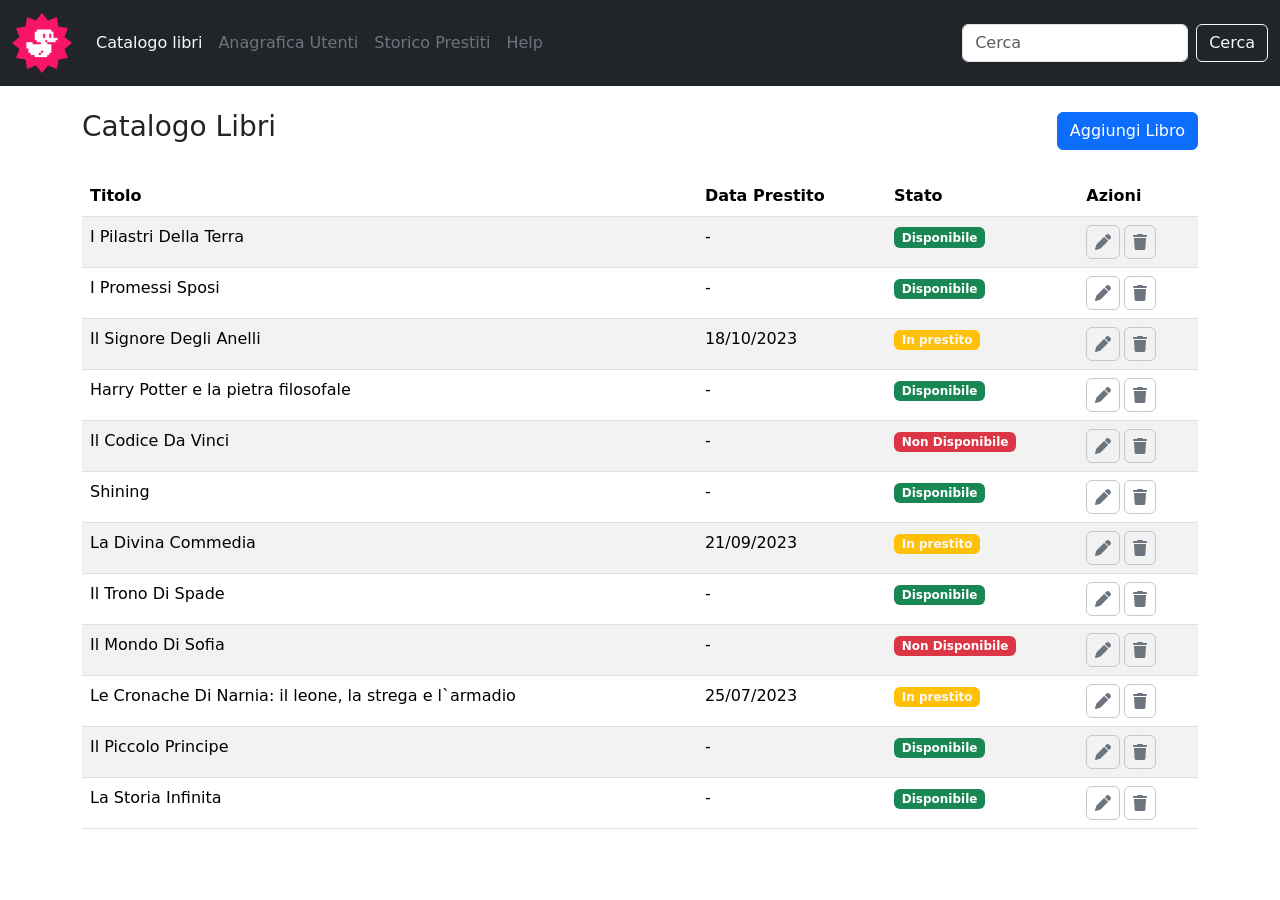
==== index.html @ cc2a7a35 "[FIX] fixed table on larger screens" ====
<!DOCTYPE html>
<html lang="en">
<head>
    <meta charset="UTF-8">
    <meta name="viewport" content="width=device-width, initial-scale=1.0">
    <link href="https://cdn.jsdelivr.net/npm/bootstrap@5.3.3/dist/css/bootstrap.min.css" rel="stylesheet" integrity="sha384-QWTKZyjpPEjISv5WaRU9OFeRpok6YctnYmDr5pNlyT2bRjXh0JMhjY6hW+ALEwIH" crossorigin="anonymous">
    <link rel="stylesheet" href="https://cdnjs.cloudflare.com/ajax/libs/font-awesome/6.7.2/css/all.min.css"integrity="sha512-Evv84Mr4kqVGRNSgIGL/F/aIDqQb7xQ2vcrdIwxfjThSH8CSR7PBEakCr51Ck+w+/U6swU2Im1vVX0SVk9ABhg=="crossorigin="anonymous" referrerpolicy="no-referrer" />
    <link rel="stylesheet" href="./css/style.css">
    <title>Document</title>
</head>
<body>
    <header>
        <!-- navbar -->
        <nav class="navbar navbar-expand-lg bg-dark">
            <div class="container-fluid">
              <a class="navbar-brand" href="#"><img class="logo" src="./img/duck.png" alt="logo"></a>
              <button class="navbar-toggler" type="button" data-bs-toggle="collapse" data-bs-target="#navbarSupportedContent" aria-controls="navbarSupportedContent" aria-expanded="false" aria-label="Toggle navigation">
                <i class="fa-solid fa-bars text-secondary border border-secondary-subtle px-3 py-2 rounded "></i>
              </button>
              <div class="collapse navbar-collapse" id="navbarSupportedContent">
                <ul class="navbar-nav me-auto mb-2 mb-lg-0">
                  <li class="nav-item">
                    <a class="nav-link active text-light" aria-current="page" href="#">Catalogo libri</a>
                  </li>
                  <li class="nav-item">
                    <a class="nav-link text-secondary" href="#">Anagrafica Utenti</a>
                  </li><li class="nav-item">
                    <a class="nav-link text-secondary" href="#">Storico Prestiti</a>
                  </li>
                    <ul class="dropdown-menu">
                      <li><a class="dropdown-item" href="#">Action</a></li>
                      <li><a class="dropdown-item" href="#">Another action</a></li>
                      <li><hr class="dropdown-divider"></li>
                      <li><a class="dropdown-item" href="#">Something else here</a></li>
                    </ul>
                  </li>
                  <li class="nav-item">
                    <a class="nav-link disabled text-secondary" aria-disabled="true">Help</a>
                  </li>
                </ul>
                <form class="d-flex" role="search">
                  <input class="form-control me-2" type="search" placeholder="Cerca" aria-label="Search">
                  <button class="btn btn-outline-light" type="submit">Cerca</button>
                </form>
              </div>
            </div>
          </nav>
    </header>
    <main>
        <div class="container">
            <div class="row">
                <div class="col-sm-12">
                    <!-- titolo tabella -->
                    <div class="d-flex align-items-center justify-content-between mt-4 mb-4">
                        <h3 class="">Catalogo Libri</h3>
                        <button type="button" class="btn btn-primary">Aggiungi Libro</button>
                    </div>
                    <!-- tabella -->
                    <table class="table table-striped">
                        <thead>
                          <tr>
                            <th scope="col">Titolo</th>
                            <th class="d-none d-md-table-cell" scope="col">Data Prestito</th>
                            <th scope="col">Stato</th>
                            <th scope="col">Azioni</th>
                          </tr>
                        </thead>
                        <tbody>
                          <tr>
                            <td>I Pilastri Della Terra</td>
                            <td class="d-none d-md-table-cell">-</td>
                            <td><span class="badge text-bg-success">Disponibile</span></td>
                            <td class="text-secondary d-flex">
                                <i class="fa-solid fa-pen border border-secondary-subtle px-2 py-2 rounded"></i><i class="ms-1 fa-solid fa-trash border border-secondary-subtle px-2 py-2 rounded"></i>
                            </td>
                          </tr>
                          <tr>
                            <td>I Promessi Sposi</td>
                            <td class="d-none d-md-table-cell">-</td>
                            <td><span class="badge text-bg-success">Disponibile</span></td>
                            <td class="text-secondary d-flex">
                                <i class="fa-solid fa-pen border border-secondary-subtle px-2 py-2 rounded"></i><i class="ms-1 fa-solid fa-trash border border-secondary-subtle px-2 py-2 rounded"></i>
                            </td>
                          </tr>
                          <tr>
                            <td>Il Signore Degli Anelli</td>
                            <td class="d-none d-md-table-cell">18/10/2023</td>
                            <td><span class="badge text-bg-warning text-light">In prestito</span></td>
                            <td class="text-secondary d-flex">
                                <i class="fa-solid fa-pen border border-secondary-subtle px-2 py-2 rounded"></i><i class="ms-1 fa-solid fa-trash border border-secondary-subtle px-2 py-2 rounded"></i>
                            </td>
                          </tr>
                          <tr>
                            <td>Harry Potter e la pietra filosofale</td>
                            <td class="d-none d-md-table-cell">-</td>
                            <td><span class="badge text-bg-success">Disponibile</span></td>
                            <td class="text-secondary d-flex">
                                <i class="fa-solid fa-pen border border-secondary-subtle px-2 py-2 rounded"></i><i class="ms-1 fa-solid fa-trash border border-secondary-subtle px-2 py-2 rounded"></i>
                            </td>
                          </tr>
                          <tr>
                            <td>Il Codice Da Vinci</td>
                            <td class="d-none d-md-table-cell">-</td>
                            <td><span class="badge text-bg-danger">Non Disponibile</span></td>
                            <td class="text-secondary d-flex">
                                <i class="fa-solid fa-pen border border-secondary-subtle px-2 py-2 rounded"></i><i class="ms-1 fa-solid fa-trash border border-secondary-subtle px-2 py-2 rounded"></i>
                            </td>
                          </tr>
                          <tr>
                            <td>Shining</td>
                            <td class="d-none d-md-table-cell">-</td>
                            <td><span class="badge text-bg-success">Disponibile</span></td>
                            <td class="text-secondary d-flex">
                                <i class="fa-solid fa-pen border border-secondary-subtle px-2 py-2 rounded"></i><i class="ms-1 fa-solid fa-trash border border-secondary-subtle px-2 py-2 rounded"></i>
                            </td>
                          </tr>
                          <tr>
                            <td>La Divina Commedia</td>
                            <td class="d-none d-md-table-cell">21/09/2023</td>
                            <td><span class="badge text-bg-warning text-light">In prestito</span></td>
                            <td class="text-secondary d-flex">
                                <i class="fa-solid fa-pen border border-secondary-subtle px-2 py-2 rounded"></i><i class="ms-1 fa-solid fa-trash border border-secondary-subtle px-2 py-2 rounded"></i>
                            </td>
                          </tr>
                          <tr>
                            <td>Il Trono Di Spade</td>
                            <td class="d-none d-md-table-cell">-</td>
                            <td><span class="badge text-bg-success">Disponibile</span></td>
                            <td class="text-secondary d-flex">
                                <i class="fa-solid fa-pen border border-secondary-subtle px-2 py-2 rounded"></i><i class="ms-1 fa-solid fa-trash border border-secondary-subtle px-2 py-2 rounded"></i>
                            </td>
                          </tr>
                          <tr>
                            <td>Il Mondo Di Sofia</td>
                            <td class="d-none d-md-table-cell">-</td>
                            <td><span class="badge text-bg-danger">Non Disponibile</span></td>
                            <td class="text-secondary d-flex">
                                <i class="fa-solid fa-pen border border-secondary-subtle px-2 py-2 rounded"></i><i class="ms-1 fa-solid fa-trash border border-secondary-subtle px-2 py-2 rounded"></i>
                            </td>
                          </tr>
                          <tr>
                            <td>Le Cronache Di Narnia: il leone, la strega e l`armadio</td>
                            <td class="d-none d-md-table-cell">25/07/2023</td>
                            <td><span class="badge text-bg-warning text-light">In prestito</span></td>
                            <td class="text-secondary d-flex">
                                <i class="fa-solid fa-pen border border-secondary-subtle px-2 py-2 rounded"></i><i class="ms-1 fa-solid fa-trash border border-secondary-subtle px-2 py-2 rounded"></i>
                            </td>
                          </tr>
                          <tr>
                            <td>Il Piccolo Principe</td>
                            <td class="d-none d-md-table-cell">-</td>
                            <td><span class="badge text-bg-success">Disponibile</span></td>
                            <td class="text-secondary d-flex">
                                <i class="fa-solid fa-pen border border-secondary-subtle px-2 py-2 rounded"></i><i class="ms-1 fa-solid fa-trash border border-secondary-subtle px-2 py-2 rounded"></i>
                            </td>
                          </tr>
                          <tr>
                            <td>La Storia Infinita</td>
                            <td class="d-none d-md-table-cell">-</td>
                            <td><span class="badge text-bg-success">Disponibile</span></td>
                            <td class="text-secondary d-flex">
                                <i class="fa-solid fa-pen border border-secondary-subtle px-2 py-2 rounded"></i><i class="ms-1 fa-solid fa-trash border border-secondary-subtle px-2 py-2 rounded"></i>
                            </td>
                          </tr>
                        </tbody>
                      </table>
                </div>
            </div>
        </div>
    </main>
    <!-- link bootstrap -->
    <script src="https://cdn.jsdelivr.net/npm/bootstrap@5.3.3/dist/js/bootstrap.bundle.min.js" integrity="sha384-YvpcrYf0tY3lHB60NNkmXc5s9fDVZLESaAA55NDzOxhy9GkcIdslK1eN7N6jIeHz" crossorigin="anonymous"></script>
</body>
</html>
---- css/style.css ----
.logo{
    width: 100%;
}

.navbar-brand{
    width: 60px;
}
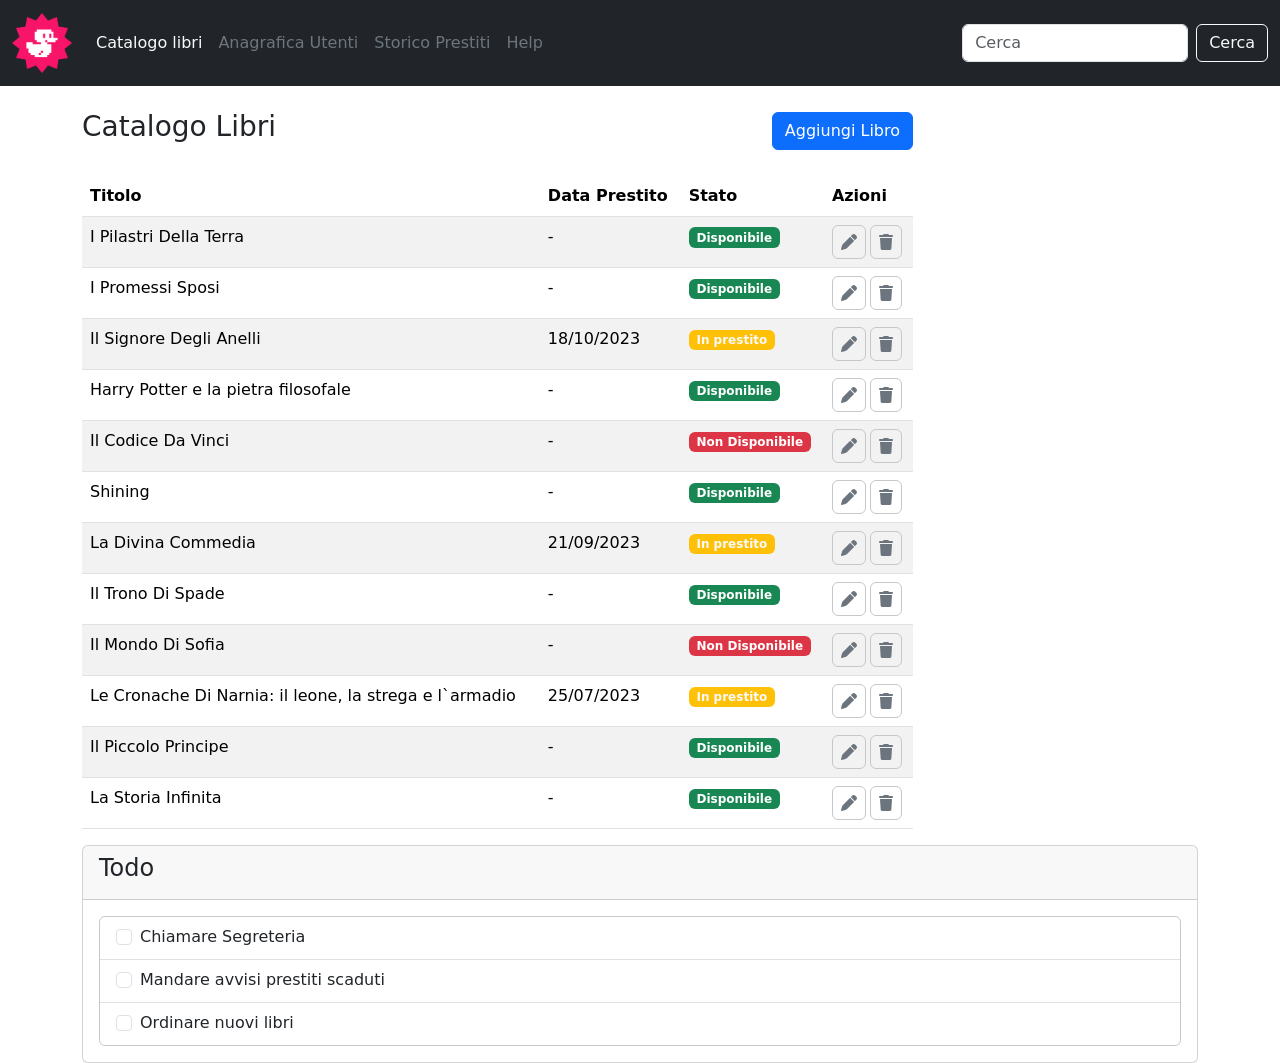
==== commit 547411c5: "[UPD] added first card" ====
--- a/index.html
+++ b/index.html
@@ -49,7 +49,7 @@
     <main>
         <div class="container">
             <div class="row">
-                <div class="col-sm-12">
+                <div class="col-12 col-lg-9">
                     <!-- titolo tabella -->
                     <div class="d-flex align-items-center justify-content-between mt-4 mb-4">
                         <h3 class="">Catalogo Libri</h3>
@@ -166,6 +166,42 @@
                       </table>
                 </div>
             </div>
+            <div class="col-12">
+                <!-- prima card -->
+                <div class="card" style="">
+                    <div class="card-header">
+                        <h4>Todo</h4>
+                    </div>
+                    <div class="p-3">
+                        <ul class="list-group list-group-flush border border-secondary-subtle rounded">
+                            <li class="list-group-item">
+                                <div class="form-check">
+                                    <input class="form-check-input" type="checkbox" value="" id="flexCheckDefault">
+                                    <label class="form-check-label" for="flexCheckDefault">
+                                      Chiamare Segreteria
+                                    </label>
+                                </div>
+                            </li>
+                            <li class="list-group-item">
+                                <div class="form-check">
+                                    <input class="form-check-input" type="checkbox" value="" id="flexCheckDefault">
+                                    <label class="form-check-label" for="flexCheckDefault">
+                                      Mandare avvisi prestiti scaduti
+                                    </label>
+                                </div>
+                            </li>
+                            <li class="list-group-item">
+                                <div class="form-check">
+                                    <input class="form-check-input" type="checkbox" value="" id="flexCheckDefault">
+                                    <label class="form-check-label" for="flexCheckDefault">
+                                      Ordinare nuovi libri
+                                    </label>
+                                </div>
+                            </li>
+                        </ul>
+                    </div>
+                </div>
+            </div>
         </div>
     </main>
     <!-- link bootstrap -->
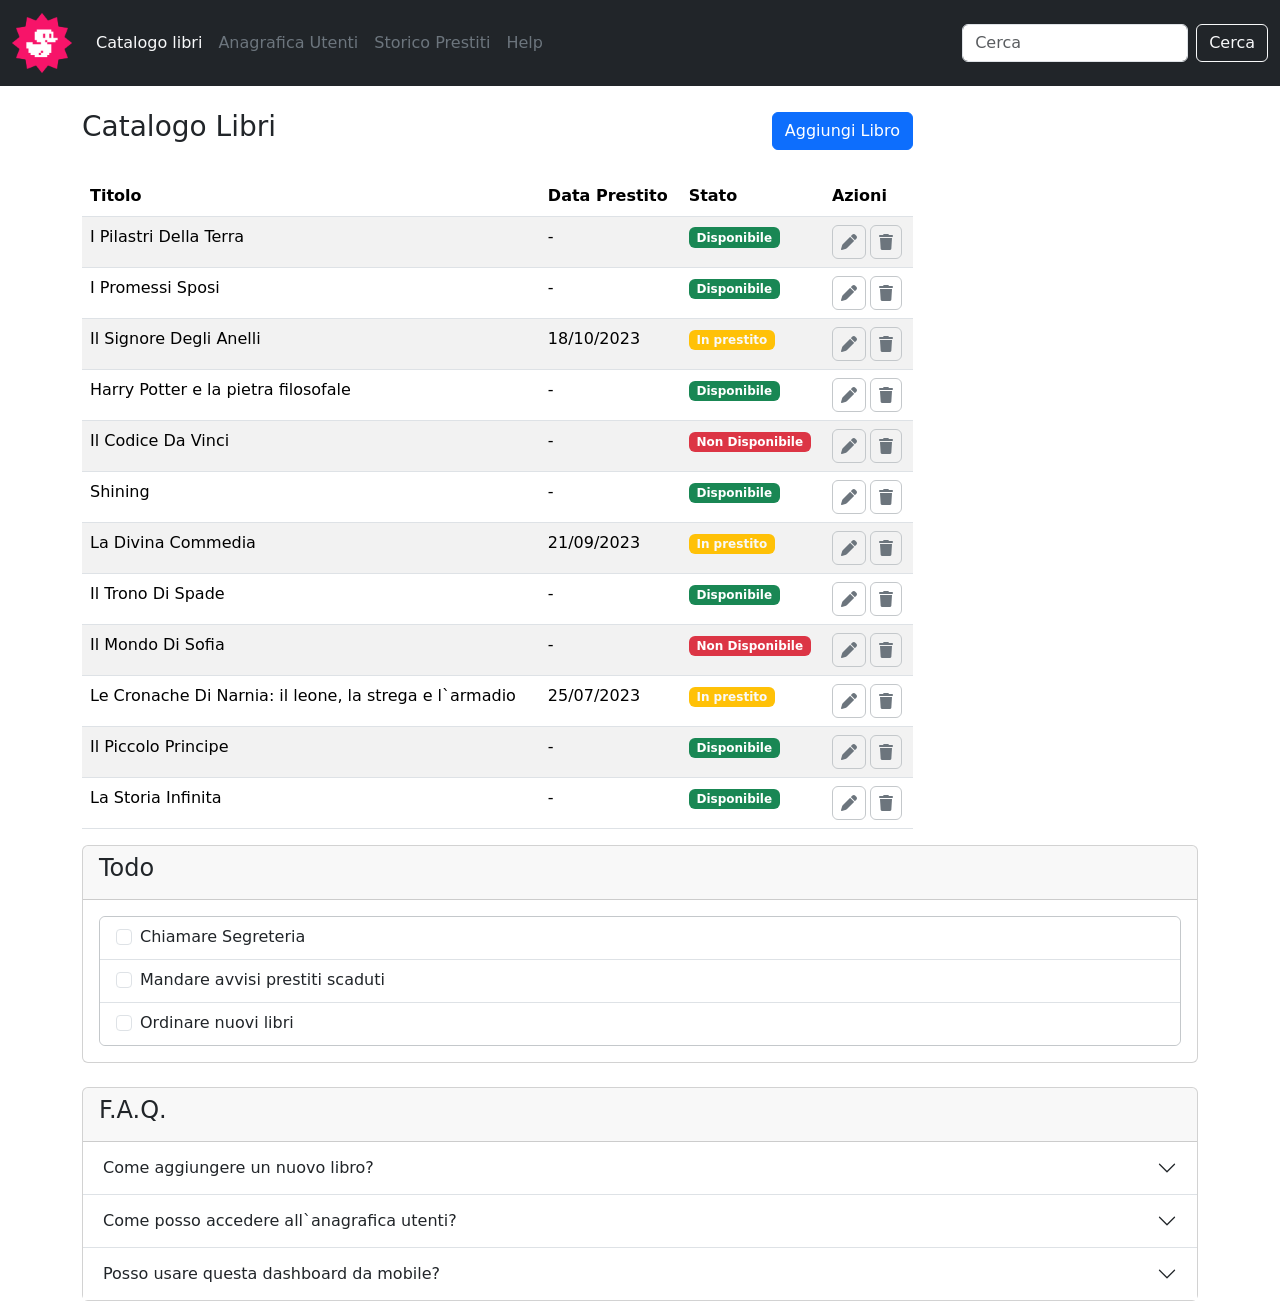
==== commit 443fe48f: "[UPD] added second card" ====
--- a/index.html
+++ b/index.html
@@ -202,6 +202,46 @@
                     </div>
                 </div>
             </div>
+            <div class="col-12">
+                <!-- seconda card -->
+                <div class="card mt-4" style="">
+                    <div class="card-header">
+                      <h4>F.A.Q.</h4>
+                    </div>
+                    <div class="accordion accordion-flush" id="accordionFlushExample">
+                        <div class="accordion-item">
+                          <h2 class="accordion-header">
+                            <button class="accordion-button collapsed" type="button" data-bs-toggle="collapse" data-bs-target="#flush-collapseOne" aria-expanded="false" aria-controls="flush-collapseOne">
+                              Come aggiungere un nuovo libro?
+                            </button>
+                          </h2>
+                          <div id="flush-collapseOne" class="accordion-collapse collapse" data-bs-parent="#accordionFlushExample">
+                            <div class="accordion-body">Con le mani.</div>
+                          </div>
+                        </div>
+                        <div class="accordion-item">
+                          <h2 class="accordion-header">
+                            <button class="accordion-button collapsed" type="button" data-bs-toggle="collapse" data-bs-target="#flush-collapseTwo" aria-expanded="false" aria-controls="flush-collapseTwo">
+                              Come posso accedere all`anagrafica utenti?
+                            </button>
+                          </h2>
+                          <div id="flush-collapseTwo" class="accordion-collapse collapse" data-bs-parent="#accordionFlushExample">
+                            <div class="accordion-body">Con il mouse.</div>
+                          </div>
+                        </div>
+                        <div class="accordion-item">
+                          <h2 class="accordion-header">
+                            <button class="accordion-button collapsed" type="button" data-bs-toggle="collapse" data-bs-target="#flush-collapseThree" aria-expanded="false" aria-controls="flush-collapseThree">
+                              Posso usare questa dashboard da mobile?
+                            </button>
+                          </h2>
+                          <div id="flush-collapseThree" class="accordion-collapse collapse" data-bs-parent="#accordionFlushExample">
+                            <div class="accordion-body">Eh per forza sennò non studiavo la responsività.</div>
+                          </div>
+                        </div>
+                      </div>
+                </div>
+            </div>
         </div>
     </main>
     <!-- link bootstrap -->
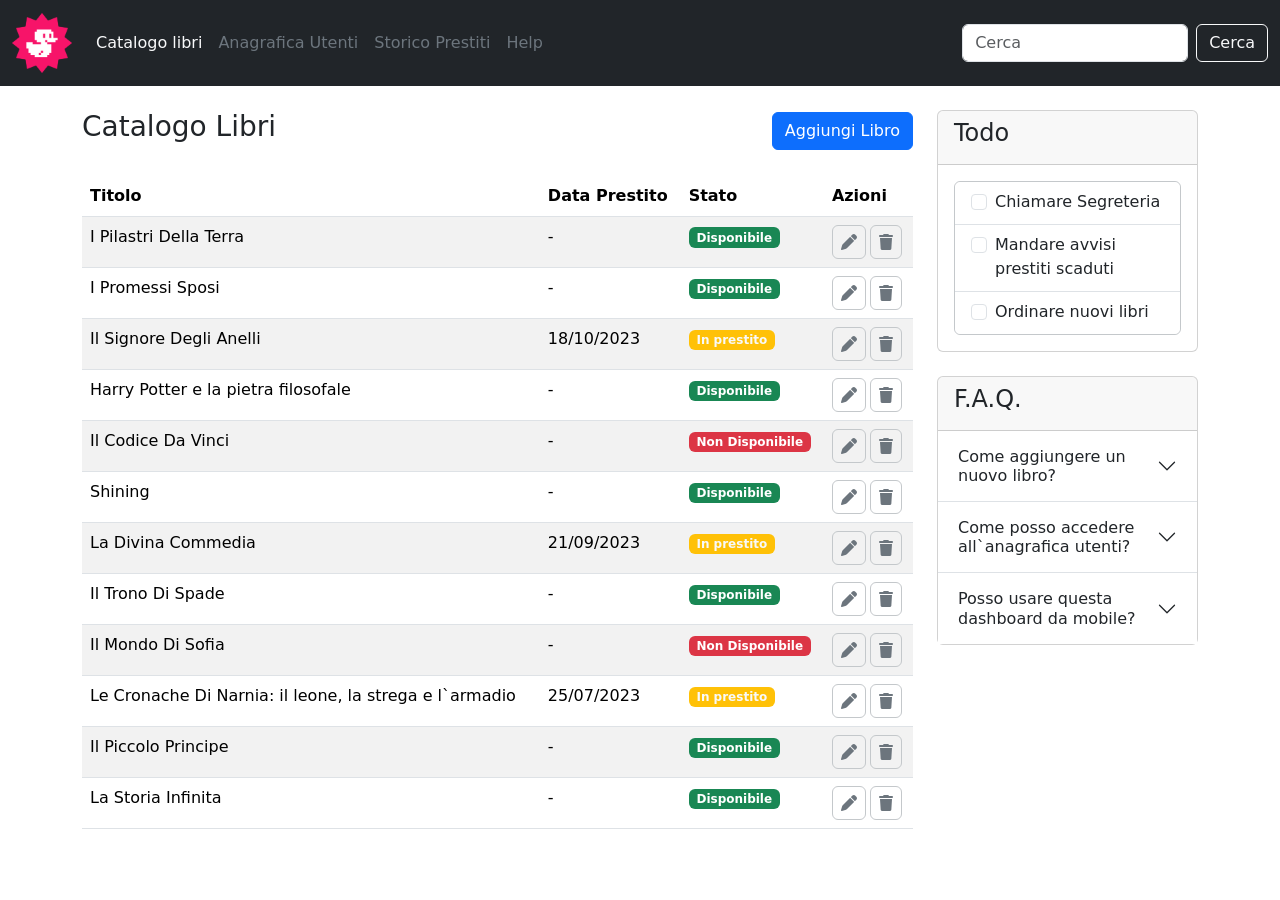
==== commit 9824f65c: "[FIX] fixed responsivity on large screen" ====
--- a/index.html
+++ b/index.html
@@ -165,81 +165,85 @@
                         </tbody>
                       </table>
                 </div>
-            </div>
-            <div class="col-12">
-                <!-- prima card -->
-                <div class="card" style="">
-                    <div class="card-header">
-                        <h4>Todo</h4>
+                <div class="col-12 col-lg-3 mt-4">
+                    <div class="row">
+                        <div class="col-12">
+                            <!-- prima card -->
+                            <div class="card" style="">
+                                <div class="card-header">
+                                    <h4>Todo</h4>
+                                </div>
+                                <div class="p-3">
+                                    <ul class="list-group list-group-flush border border-secondary-subtle rounded">
+                                        <li class="list-group-item">
+                                            <div class="form-check">
+                                                <input class="form-check-input" type="checkbox" value="" id="flexCheckDefault">
+                                                <label class="form-check-label" for="flexCheckDefault">
+                                                  Chiamare Segreteria
+                                                </label>
+                                            </div>
+                                        </li>
+                                        <li class="list-group-item">
+                                            <div class="form-check">
+                                                <input class="form-check-input" type="checkbox" value="" id="flexCheckDefault">
+                                                <label class="form-check-label" for="flexCheckDefault">
+                                                  Mandare avvisi prestiti scaduti
+                                                </label>
+                                            </div>
+                                        </li>
+                                        <li class="list-group-item">
+                                            <div class="form-check">
+                                                <input class="form-check-input" type="checkbox" value="" id="flexCheckDefault">
+                                                <label class="form-check-label" for="flexCheckDefault">
+                                                  Ordinare nuovi libri
+                                                </label>
+                                            </div>
+                                        </li>
+                                    </ul>
+                                </div>
+                            </div>
+                        </div>
+                        <div class="col-12">
+                            <!-- seconda card -->
+                            <div class="card mt-4" style="">
+                                <div class="card-header">
+                                  <h4>F.A.Q.</h4>
+                                </div>
+                                <div class="accordion accordion-flush" id="accordionFlushExample">
+                                    <div class="accordion-item">
+                                      <h2 class="accordion-header">
+                                        <button class="accordion-button collapsed" type="button" data-bs-toggle="collapse" data-bs-target="#flush-collapseOne" aria-expanded="false" aria-controls="flush-collapseOne">
+                                          Come aggiungere un nuovo libro?
+                                        </button>
+                                      </h2>
+                                      <div id="flush-collapseOne" class="accordion-collapse collapse" data-bs-parent="#accordionFlushExample">
+                                        <div class="accordion-body">Con le mani.</div>
+                                      </div>
+                                    </div>
+                                    <div class="accordion-item">
+                                      <h2 class="accordion-header">
+                                        <button class="accordion-button collapsed" type="button" data-bs-toggle="collapse" data-bs-target="#flush-collapseTwo" aria-expanded="false" aria-controls="flush-collapseTwo">
+                                          Come posso accedere all`anagrafica utenti?
+                                        </button>
+                                      </h2>
+                                      <div id="flush-collapseTwo" class="accordion-collapse collapse" data-bs-parent="#accordionFlushExample">
+                                        <div class="accordion-body">Con il mouse.</div>
+                                      </div>
+                                    </div>
+                                    <div class="accordion-item">
+                                      <h2 class="accordion-header">
+                                        <button class="accordion-button collapsed" type="button" data-bs-toggle="collapse" data-bs-target="#flush-collapseThree" aria-expanded="false" aria-controls="flush-collapseThree">
+                                          Posso usare questa dashboard da mobile?
+                                        </button>
+                                      </h2>
+                                      <div id="flush-collapseThree" class="accordion-collapse collapse" data-bs-parent="#accordionFlushExample">
+                                        <div class="accordion-body">Eh per forza sennò non studiavo la responsività.</div>
+                                      </div>
+                                    </div>
+                                </div>
+                            </div>
+                        </div>
                     </div>
-                    <div class="p-3">
-                        <ul class="list-group list-group-flush border border-secondary-subtle rounded">
-                            <li class="list-group-item">
-                                <div class="form-check">
-                                    <input class="form-check-input" type="checkbox" value="" id="flexCheckDefault">
-                                    <label class="form-check-label" for="flexCheckDefault">
-                                      Chiamare Segreteria
-                                    </label>
-                                </div>
-                            </li>
-                            <li class="list-group-item">
-                                <div class="form-check">
-                                    <input class="form-check-input" type="checkbox" value="" id="flexCheckDefault">
-                                    <label class="form-check-label" for="flexCheckDefault">
-                                      Mandare avvisi prestiti scaduti
-                                    </label>
-                                </div>
-                            </li>
-                            <li class="list-group-item">
-                                <div class="form-check">
-                                    <input class="form-check-input" type="checkbox" value="" id="flexCheckDefault">
-                                    <label class="form-check-label" for="flexCheckDefault">
-                                      Ordinare nuovi libri
-                                    </label>
-                                </div>
-                            </li>
-                        </ul>
-                    </div>
-                </div>
-            </div>
-            <div class="col-12">
-                <!-- seconda card -->
-                <div class="card mt-4" style="">
-                    <div class="card-header">
-                      <h4>F.A.Q.</h4>
-                    </div>
-                    <div class="accordion accordion-flush" id="accordionFlushExample">
-                        <div class="accordion-item">
-                          <h2 class="accordion-header">
-                            <button class="accordion-button collapsed" type="button" data-bs-toggle="collapse" data-bs-target="#flush-collapseOne" aria-expanded="false" aria-controls="flush-collapseOne">
-                              Come aggiungere un nuovo libro?
-                            </button>
-                          </h2>
-                          <div id="flush-collapseOne" class="accordion-collapse collapse" data-bs-parent="#accordionFlushExample">
-                            <div class="accordion-body">Con le mani.</div>
-                          </div>
-                        </div>
-                        <div class="accordion-item">
-                          <h2 class="accordion-header">
-                            <button class="accordion-button collapsed" type="button" data-bs-toggle="collapse" data-bs-target="#flush-collapseTwo" aria-expanded="false" aria-controls="flush-collapseTwo">
-                              Come posso accedere all`anagrafica utenti?
-                            </button>
-                          </h2>
-                          <div id="flush-collapseTwo" class="accordion-collapse collapse" data-bs-parent="#accordionFlushExample">
-                            <div class="accordion-body">Con il mouse.</div>
-                          </div>
-                        </div>
-                        <div class="accordion-item">
-                          <h2 class="accordion-header">
-                            <button class="accordion-button collapsed" type="button" data-bs-toggle="collapse" data-bs-target="#flush-collapseThree" aria-expanded="false" aria-controls="flush-collapseThree">
-                              Posso usare questa dashboard da mobile?
-                            </button>
-                          </h2>
-                          <div id="flush-collapseThree" class="accordion-collapse collapse" data-bs-parent="#accordionFlushExample">
-                            <div class="accordion-body">Eh per forza sennò non studiavo la responsività.</div>
-                          </div>
-                        </div>
-                      </div>
                 </div>
             </div>
         </div>
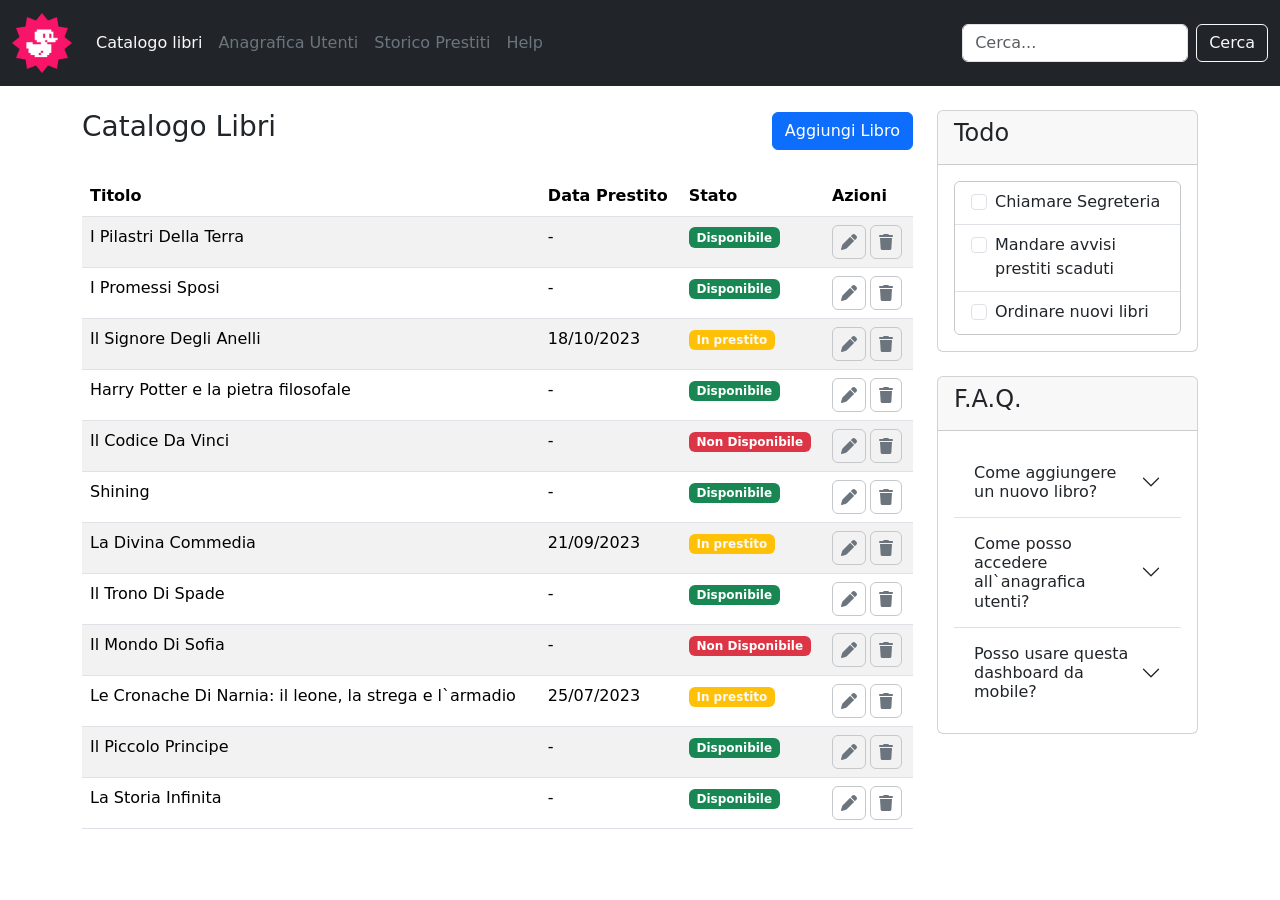
==== commit cb6ef4e7: "[FIX] fixed some paddings" ====
--- a/index.html
+++ b/index.html
@@ -39,7 +39,7 @@
                   </li>
                 </ul>
                 <form class="d-flex" role="search">
-                  <input class="form-control me-2" type="search" placeholder="Cerca" aria-label="Search">
+                  <input class="form-control me-2" type="search" placeholder="Cerca..." aria-label="Search">
                   <button class="btn btn-outline-light" type="submit">Cerca</button>
                 </form>
               </div>
@@ -209,7 +209,7 @@
                                 <div class="card-header">
                                   <h4>F.A.Q.</h4>
                                 </div>
-                                <div class="accordion accordion-flush" id="accordionFlushExample">
+                                <div class="accordion accordion-flush p-3" id="accordionFlushExample">
                                     <div class="accordion-item">
                                       <h2 class="accordion-header">
                                         <button class="accordion-button collapsed" type="button" data-bs-toggle="collapse" data-bs-target="#flush-collapseOne" aria-expanded="false" aria-controls="flush-collapseOne">
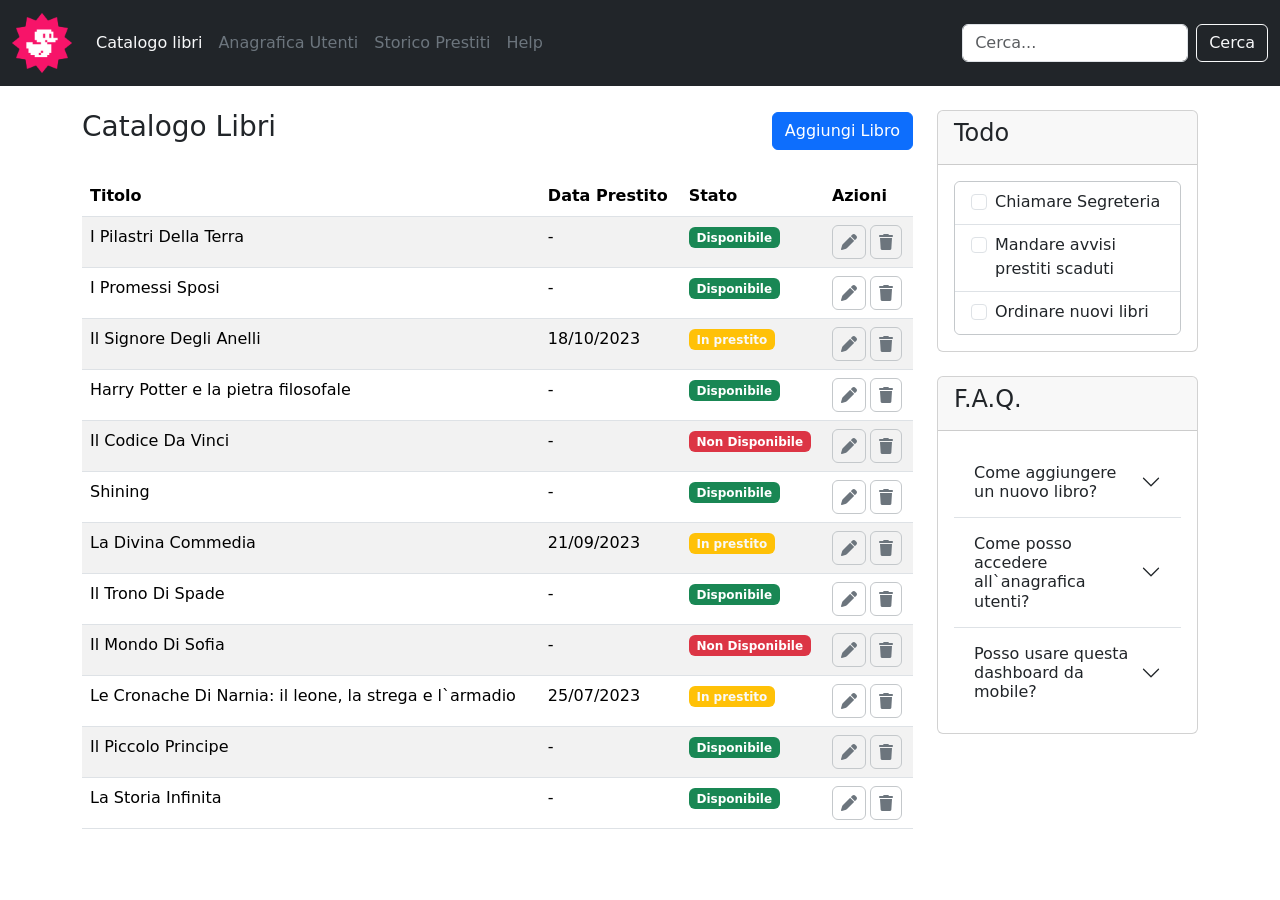
==== commit 80480a92: "[FIX] fixed some issues" ====
--- a/index.html
+++ b/index.html
@@ -1,254 +1,324 @@
 <!DOCTYPE html>
 <html lang="en">
+
 <head>
-    <meta charset="UTF-8">
-    <meta name="viewport" content="width=device-width, initial-scale=1.0">
-    <link href="https://cdn.jsdelivr.net/npm/bootstrap@5.3.3/dist/css/bootstrap.min.css" rel="stylesheet" integrity="sha384-QWTKZyjpPEjISv5WaRU9OFeRpok6YctnYmDr5pNlyT2bRjXh0JMhjY6hW+ALEwIH" crossorigin="anonymous">
-    <link rel="stylesheet" href="https://cdnjs.cloudflare.com/ajax/libs/font-awesome/6.7.2/css/all.min.css"integrity="sha512-Evv84Mr4kqVGRNSgIGL/F/aIDqQb7xQ2vcrdIwxfjThSH8CSR7PBEakCr51Ck+w+/U6swU2Im1vVX0SVk9ABhg=="crossorigin="anonymous" referrerpolicy="no-referrer" />
-    <link rel="stylesheet" href="./css/style.css">
-    <title>Document</title>
+  <meta charset="UTF-8">
+  <meta name="viewport" content="width=device-width, initial-scale=1.0">
+  <link href="https://cdn.jsdelivr.net/npm/bootstrap@5.3.3/dist/css/bootstrap.min.css" rel="stylesheet"
+    integrity="sha384-QWTKZyjpPEjISv5WaRU9OFeRpok6YctnYmDr5pNlyT2bRjXh0JMhjY6hW+ALEwIH" crossorigin="anonymous">
+  <link rel="stylesheet" href="https://cdnjs.cloudflare.com/ajax/libs/font-awesome/6.7.2/css/all.min.css"
+    integrity="sha512-Evv84Mr4kqVGRNSgIGL/F/aIDqQb7xQ2vcrdIwxfjThSH8CSR7PBEakCr51Ck+w+/U6swU2Im1vVX0SVk9ABhg=="
+    crossorigin="anonymous" referrerpolicy="no-referrer" />
+  <link rel="stylesheet" href="./css/style.css">
+  <title>Document</title>
 </head>
+
 <body>
-    <header>
-        <!-- navbar -->
-        <nav class="navbar navbar-expand-lg bg-dark">
-            <div class="container-fluid">
-              <a class="navbar-brand" href="#"><img class="logo" src="./img/duck.png" alt="logo"></a>
-              <button class="navbar-toggler" type="button" data-bs-toggle="collapse" data-bs-target="#navbarSupportedContent" aria-controls="navbarSupportedContent" aria-expanded="false" aria-label="Toggle navigation">
-                <i class="fa-solid fa-bars text-secondary border border-secondary-subtle px-3 py-2 rounded "></i>
-              </button>
-              <div class="collapse navbar-collapse" id="navbarSupportedContent">
-                <ul class="navbar-nav me-auto mb-2 mb-lg-0">
-                  <li class="nav-item">
-                    <a class="nav-link active text-light" aria-current="page" href="#">Catalogo libri</a>
-                  </li>
-                  <li class="nav-item">
-                    <a class="nav-link text-secondary" href="#">Anagrafica Utenti</a>
-                  </li><li class="nav-item">
-                    <a class="nav-link text-secondary" href="#">Storico Prestiti</a>
-                  </li>
-                    <ul class="dropdown-menu">
-                      <li><a class="dropdown-item" href="#">Action</a></li>
-                      <li><a class="dropdown-item" href="#">Another action</a></li>
-                      <li><hr class="dropdown-divider"></li>
-                      <li><a class="dropdown-item" href="#">Something else here</a></li>
-                    </ul>
-                  </li>
-                  <li class="nav-item">
-                    <a class="nav-link disabled text-secondary" aria-disabled="true">Help</a>
-                  </li>
-                </ul>
-                <form class="d-flex" role="search">
-                  <input class="form-control me-2" type="search" placeholder="Cerca..." aria-label="Search">
-                  <button class="btn btn-outline-light" type="submit">Cerca</button>
-                </form>
+  <header>
+    <!-- navbar -->
+    <nav class="navbar navbar-expand-lg bg-dark">
+      <div class="container-fluid">
+        <a class="navbar-brand" href="#"><img class="logo" src="./img/duck.png" alt="logo"></a>
+        <button class="navbar-toggler" type="button" data-bs-toggle="collapse" data-bs-target="#navbarSupportedContent"
+          aria-controls="navbarSupportedContent" aria-expanded="false" aria-label="Toggle navigation">
+          <i class="fa-solid fa-bars text-secondary border border-secondary-subtle px-3 py-2 rounded "></i>
+        </button>
+        <div class="collapse navbar-collapse" id="navbarSupportedContent">
+          <ul class="navbar-nav me-auto mb-2 mb-lg-0">
+            <li class="nav-item">
+              <a class="nav-link active text-light" aria-current="page" href="#">Catalogo libri</a>
+            </li>
+            <li class="nav-item">
+              <a class="nav-link text-secondary" href="#">Anagrafica Utenti</a>
+            </li>
+            <li class="nav-item">
+              <a class="nav-link text-secondary" href="#">Storico Prestiti</a>
+            </li>
+            <li>
+              <ul class="dropdown-menu">
+                <li><a class="dropdown-item" href="#">Action</a></li>
+                <li><a class="dropdown-item" href="#">Another action</a></li>
+                <li>
+                  <hr class="dropdown-divider">
+                </li>
+                <li><a class="dropdown-item" href="#">Something else here</a></li>
+              </ul>
+            </li>
+            <li class="nav-item">
+              <a class="nav-link disabled text-secondary" aria-disabled="true">Help</a>
+            </li>
+          </ul>
+          <form class="d-flex" role="search">
+            <input class="form-control me-2" type="search" placeholder="Cerca..." aria-label="Search">
+            <button class="btn btn-outline-light" type="submit">Cerca</button>
+          </form>
+        </div>
+      </div>
+    </nav>
+  </header>
+  <main>
+    <div class="container">
+      <div class="row">
+        <div class="col-12 col-lg-9">
+          <!-- titolo tabella -->
+          <div class="d-flex align-items-center justify-content-between mt-4 mb-4">
+            <h3>Catalogo Libri</h3>
+            <a href="./bonus/bonus.html">
+              <button type="button" class="btn btn-primary">Aggiungi Libro</button>
+            </a>
+          </div>
+          <!-- tabella -->
+          <table class="table table-striped">
+            <thead>
+              <tr>
+                <th scope="col">Titolo</th>
+                <th class="d-none d-md-table-cell" scope="col">Data Prestito</th>
+                <th scope="col">Stato</th>
+                <th scope="col">Azioni</th>
+              </tr>
+            </thead>
+            <tbody>
+              <tr>
+                <td>I Pilastri Della Terra</td>
+                <td class="d-none d-md-table-cell">-</td>
+                <td><span class="badge text-bg-success">Disponibile</span></td>
+                <td class="text-secondary">
+                  <div class="d-flex">
+                    <a href="">
+                      <i class="fa-solid fa-pen border border-secondary-subtle px-2 py-2 rounded text-secondary"></i>                     
+                    </a>
+                    <i class="ms-1 fa-solid fa-trash border border-secondary-subtle px-2 py-2 rounded"></i>
+                  </div>
+                </td>
+              </tr>
+              <tr>
+                <td>I Promessi Sposi</td>
+                <td class="d-none d-md-table-cell">-</td>
+                <td><span class="badge text-bg-success">Disponibile</span></td>
+                <td class="text-secondary">
+                  <div class="d-flex">
+                    <a href="">
+                      <i class="fa-solid fa-pen border border-secondary-subtle px-2 py-2 rounded text-secondary"></i>                     
+                    </a>
+                    <i class="ms-1 fa-solid fa-trash border border-secondary-subtle px-2 py-2 rounded"></i>
+                  </div>
+              </tr>
+              <tr>
+                <td>Il Signore Degli Anelli</td>
+                <td class="d-none d-md-table-cell">18/10/2023</td>
+                <td><span class="badge text-bg-warning text-light">In prestito</span></td>
+                <td class="text-secondary">
+                  <div class="d-flex">
+                    <a href="">
+                      <i class="fa-solid fa-pen border border-secondary-subtle px-2 py-2 rounded text-secondary"></i>                     
+                    </a>
+                    <i class="ms-1 fa-solid fa-trash border border-secondary-subtle px-2 py-2 rounded"></i>
+                  </div>
+              </tr>
+              <tr>
+                <td>Harry Potter e la pietra filosofale</td>
+                <td class="d-none d-md-table-cell">-</td>
+                <td><span class="badge text-bg-success">Disponibile</span></td>
+                <td class="text-secondary">
+                  <div class="d-flex">
+                    <a href="">
+                      <i class="fa-solid fa-pen border border-secondary-subtle px-2 py-2 rounded text-secondary"></i>                     
+                    </a>
+                    <i class="ms-1 fa-solid fa-trash border border-secondary-subtle px-2 py-2 rounded"></i>
+                  </div>
+              </tr>
+              <tr>
+                <td>Il Codice Da Vinci</td>
+                <td class="d-none d-md-table-cell">-</td>
+                <td><span class="badge text-bg-danger">Non Disponibile</span></td>
+                <td class="text-secondary">
+                  <div class="d-flex">
+                    <a href="">
+                      <i class="fa-solid fa-pen border border-secondary-subtle px-2 py-2 rounded text-secondary"></i>                     
+                    </a>
+                    <i class="ms-1 fa-solid fa-trash border border-secondary-subtle px-2 py-2 rounded"></i>
+                  </div>
+              </tr>
+              <tr>
+                <td>Shining</td>
+                <td class="d-none d-md-table-cell">-</td>
+                <td><span class="badge text-bg-success">Disponibile</span></td>
+                <td class="text-secondary">
+                  <div class="d-flex">
+                    <a href="">
+                      <i class="fa-solid fa-pen border border-secondary-subtle px-2 py-2 rounded text-secondary"></i>                     
+                    </a>
+                    <i class="ms-1 fa-solid fa-trash border border-secondary-subtle px-2 py-2 rounded"></i>
+                  </div>
+              </tr>
+              <tr>
+                <td>La Divina Commedia</td>
+                <td class="d-none d-md-table-cell">21/09/2023</td>
+                <td><span class="badge text-bg-warning text-light">In prestito</span></td>
+                <td class="text-secondary">
+                  <div class="d-flex">
+                    <a href="">
+                      <i class="fa-solid fa-pen border border-secondary-subtle px-2 py-2 rounded text-secondary"></i>                     
+                    </a>
+                    <i class="ms-1 fa-solid fa-trash border border-secondary-subtle px-2 py-2 rounded"></i>
+                  </div>
+              </tr>
+              <tr>
+                <td>Il Trono Di Spade</td>
+                <td class="d-none d-md-table-cell">-</td>
+                <td><span class="badge text-bg-success">Disponibile</span></td>
+                <td class="text-secondary">
+                  <div class="d-flex">
+                    <a href="">
+                      <i class="fa-solid fa-pen border border-secondary-subtle px-2 py-2 rounded text-secondary"></i>                     
+                    </a>
+                    <i class="ms-1 fa-solid fa-trash border border-secondary-subtle px-2 py-2 rounded"></i>
+                  </div>
+              </tr>
+              <tr>
+                <td>Il Mondo Di Sofia</td>
+                <td class="d-none d-md-table-cell">-</td>
+                <td><span class="badge text-bg-danger">Non Disponibile</span></td>
+                <td class="text-secondary">
+                  <div class="d-flex">
+                    <a href="">
+                      <i class="fa-solid fa-pen border border-secondary-subtle px-2 py-2 rounded text-secondary"></i>                     
+                    </a>
+                    <i class="ms-1 fa-solid fa-trash border border-secondary-subtle px-2 py-2 rounded"></i>
+                  </div>
+              </tr>
+              <tr>
+                <td>Le Cronache Di Narnia: il leone, la strega e l`armadio</td>
+                <td class="d-none d-md-table-cell">25/07/2023</td>
+                <td><span class="badge text-bg-warning text-light">In prestito</span></td>
+                <td class="text-secondary">
+                  <div class="d-flex">
+                    <a href="">
+                      <i class="fa-solid fa-pen border border-secondary-subtle px-2 py-2 rounded text-secondary"></i>                     
+                    </a>
+                    <i class="ms-1 fa-solid fa-trash border border-secondary-subtle px-2 py-2 rounded"></i>
+                  </div>
+              </tr>
+              <tr>
+                <td>Il Piccolo Principe</td>
+                <td class="d-none d-md-table-cell">-</td>
+                <td><span class="badge text-bg-success">Disponibile</span></td>
+                <td class="text-secondary">
+                  <div class="d-flex">
+                    <a href="">
+                      <i class="fa-solid fa-pen border border-secondary-subtle px-2 py-2 rounded text-secondary"></i>                     
+                    </a>
+                    <i class="ms-1 fa-solid fa-trash border border-secondary-subtle px-2 py-2 rounded"></i>
+                  </div>
+              </tr>
+              <tr>
+                <td>La Storia Infinita</td>
+                <td class="d-none d-md-table-cell">-</td>
+                <td><span class="badge text-bg-success">Disponibile</span></td>
+                <td class="text-secondary">
+                  <div class="d-flex">
+                    <a href="">
+                      <i class="fa-solid fa-pen border border-secondary-subtle px-2 py-2 rounded text-secondary"></i>                     
+                    </a>
+                    <i class="ms-1 fa-solid fa-trash border border-secondary-subtle px-2 py-2 rounded"></i>
+                  </div>
+              </tr>
+            </tbody>
+          </table>
+        </div>
+        <div class="col-12 col-lg-3 mt-4">
+          <div class="row">
+            <div class="col-12">
+              <!-- prima card -->
+              <div class="card" style="">
+                <div class="card-header">
+                  <h4>Todo</h4>
+                </div>
+                <div class="p-3">
+                  <ul class="list-group list-group-flush border border-secondary-subtle rounded">
+                    <li class="list-group-item">
+                      <div class="form-check">
+                        <input class="form-check-input" type="checkbox" value="" id="flexCheckDefault">
+                        <label class="form-check-label" for="flexCheckDefault">
+                          Chiamare Segreteria
+                        </label>
+                      </div>
+                    </li>
+                    <li class="list-group-item">
+                      <div class="form-check">
+                        <input class="form-check-input" type="checkbox" value="" id="flexCheckDefault">
+                        <label class="form-check-label" for="flexCheckDefault">
+                          Mandare avvisi prestiti scaduti
+                        </label>
+                      </div>
+                    </li>
+                    <li class="list-group-item">
+                      <div class="form-check">
+                        <input class="form-check-input" type="checkbox" value="" id="flexCheckDefault">
+                        <label class="form-check-label" for="flexCheckDefault">
+                          Ordinare nuovi libri
+                        </label>
+                      </div>
+                    </li>
+                  </ul>
+                </div>
               </div>
             </div>
-          </nav>
-    </header>
-    <main>
-        <div class="container">
-            <div class="row">
-                <div class="col-12 col-lg-9">
-                    <!-- titolo tabella -->
-                    <div class="d-flex align-items-center justify-content-between mt-4 mb-4">
-                        <h3 class="">Catalogo Libri</h3>
-                        <button type="button" class="btn btn-primary">Aggiungi Libro</button>
+            <div class="col-12">
+              <!-- seconda card -->
+              <div class="card mt-4" style="">
+                <div class="card-header">
+                  <h4>F.A.Q.</h4>
+                </div>
+                <div class="accordion accordion-flush p-3" id="accordionFlushExample">
+                  <div class="accordion-item">
+                    <h2 class="accordion-header">
+                      <button class="accordion-button collapsed" type="button" data-bs-toggle="collapse"
+                        data-bs-target="#flush-collapseOne" aria-expanded="false" aria-controls="flush-collapseOne">
+                        Come aggiungere un nuovo libro?
+                      </button>
+                    </h2>
+                    <div id="flush-collapseOne" class="accordion-collapse collapse"
+                      data-bs-parent="#accordionFlushExample">
+                      <div class="accordion-body">Con le mani.</div>
                     </div>
-                    <!-- tabella -->
-                    <table class="table table-striped">
-                        <thead>
-                          <tr>
-                            <th scope="col">Titolo</th>
-                            <th class="d-none d-md-table-cell" scope="col">Data Prestito</th>
-                            <th scope="col">Stato</th>
-                            <th scope="col">Azioni</th>
-                          </tr>
-                        </thead>
-                        <tbody>
-                          <tr>
-                            <td>I Pilastri Della Terra</td>
-                            <td class="d-none d-md-table-cell">-</td>
-                            <td><span class="badge text-bg-success">Disponibile</span></td>
-                            <td class="text-secondary d-flex">
-                                <i class="fa-solid fa-pen border border-secondary-subtle px-2 py-2 rounded"></i><i class="ms-1 fa-solid fa-trash border border-secondary-subtle px-2 py-2 rounded"></i>
-                            </td>
-                          </tr>
-                          <tr>
-                            <td>I Promessi Sposi</td>
-                            <td class="d-none d-md-table-cell">-</td>
-                            <td><span class="badge text-bg-success">Disponibile</span></td>
-                            <td class="text-secondary d-flex">
-                                <i class="fa-solid fa-pen border border-secondary-subtle px-2 py-2 rounded"></i><i class="ms-1 fa-solid fa-trash border border-secondary-subtle px-2 py-2 rounded"></i>
-                            </td>
-                          </tr>
-                          <tr>
-                            <td>Il Signore Degli Anelli</td>
-                            <td class="d-none d-md-table-cell">18/10/2023</td>
-                            <td><span class="badge text-bg-warning text-light">In prestito</span></td>
-                            <td class="text-secondary d-flex">
-                                <i class="fa-solid fa-pen border border-secondary-subtle px-2 py-2 rounded"></i><i class="ms-1 fa-solid fa-trash border border-secondary-subtle px-2 py-2 rounded"></i>
-                            </td>
-                          </tr>
-                          <tr>
-                            <td>Harry Potter e la pietra filosofale</td>
-                            <td class="d-none d-md-table-cell">-</td>
-                            <td><span class="badge text-bg-success">Disponibile</span></td>
-                            <td class="text-secondary d-flex">
-                                <i class="fa-solid fa-pen border border-secondary-subtle px-2 py-2 rounded"></i><i class="ms-1 fa-solid fa-trash border border-secondary-subtle px-2 py-2 rounded"></i>
-                            </td>
-                          </tr>
-                          <tr>
-                            <td>Il Codice Da Vinci</td>
-                            <td class="d-none d-md-table-cell">-</td>
-                            <td><span class="badge text-bg-danger">Non Disponibile</span></td>
-                            <td class="text-secondary d-flex">
-                                <i class="fa-solid fa-pen border border-secondary-subtle px-2 py-2 rounded"></i><i class="ms-1 fa-solid fa-trash border border-secondary-subtle px-2 py-2 rounded"></i>
-                            </td>
-                          </tr>
-                          <tr>
-                            <td>Shining</td>
-                            <td class="d-none d-md-table-cell">-</td>
-                            <td><span class="badge text-bg-success">Disponibile</span></td>
-                            <td class="text-secondary d-flex">
-                                <i class="fa-solid fa-pen border border-secondary-subtle px-2 py-2 rounded"></i><i class="ms-1 fa-solid fa-trash border border-secondary-subtle px-2 py-2 rounded"></i>
-                            </td>
-                          </tr>
-                          <tr>
-                            <td>La Divina Commedia</td>
-                            <td class="d-none d-md-table-cell">21/09/2023</td>
-                            <td><span class="badge text-bg-warning text-light">In prestito</span></td>
-                            <td class="text-secondary d-flex">
-                                <i class="fa-solid fa-pen border border-secondary-subtle px-2 py-2 rounded"></i><i class="ms-1 fa-solid fa-trash border border-secondary-subtle px-2 py-2 rounded"></i>
-                            </td>
-                          </tr>
-                          <tr>
-                            <td>Il Trono Di Spade</td>
-                            <td class="d-none d-md-table-cell">-</td>
-                            <td><span class="badge text-bg-success">Disponibile</span></td>
-                            <td class="text-secondary d-flex">
-                                <i class="fa-solid fa-pen border border-secondary-subtle px-2 py-2 rounded"></i><i class="ms-1 fa-solid fa-trash border border-secondary-subtle px-2 py-2 rounded"></i>
-                            </td>
-                          </tr>
-                          <tr>
-                            <td>Il Mondo Di Sofia</td>
-                            <td class="d-none d-md-table-cell">-</td>
-                            <td><span class="badge text-bg-danger">Non Disponibile</span></td>
-                            <td class="text-secondary d-flex">
-                                <i class="fa-solid fa-pen border border-secondary-subtle px-2 py-2 rounded"></i><i class="ms-1 fa-solid fa-trash border border-secondary-subtle px-2 py-2 rounded"></i>
-                            </td>
-                          </tr>
-                          <tr>
-                            <td>Le Cronache Di Narnia: il leone, la strega e l`armadio</td>
-                            <td class="d-none d-md-table-cell">25/07/2023</td>
-                            <td><span class="badge text-bg-warning text-light">In prestito</span></td>
-                            <td class="text-secondary d-flex">
-                                <i class="fa-solid fa-pen border border-secondary-subtle px-2 py-2 rounded"></i><i class="ms-1 fa-solid fa-trash border border-secondary-subtle px-2 py-2 rounded"></i>
-                            </td>
-                          </tr>
-                          <tr>
-                            <td>Il Piccolo Principe</td>
-                            <td class="d-none d-md-table-cell">-</td>
-                            <td><span class="badge text-bg-success">Disponibile</span></td>
-                            <td class="text-secondary d-flex">
-                                <i class="fa-solid fa-pen border border-secondary-subtle px-2 py-2 rounded"></i><i class="ms-1 fa-solid fa-trash border border-secondary-subtle px-2 py-2 rounded"></i>
-                            </td>
-                          </tr>
-                          <tr>
-                            <td>La Storia Infinita</td>
-                            <td class="d-none d-md-table-cell">-</td>
-                            <td><span class="badge text-bg-success">Disponibile</span></td>
-                            <td class="text-secondary d-flex">
-                                <i class="fa-solid fa-pen border border-secondary-subtle px-2 py-2 rounded"></i><i class="ms-1 fa-solid fa-trash border border-secondary-subtle px-2 py-2 rounded"></i>
-                            </td>
-                          </tr>
-                        </tbody>
-                      </table>
+                  </div>
+                  <div class="accordion-item">
+                    <h2 class="accordion-header">
+                      <button class="accordion-button collapsed" type="button" data-bs-toggle="collapse"
+                        data-bs-target="#flush-collapseTwo" aria-expanded="false" aria-controls="flush-collapseTwo">
+                        Come posso accedere all`anagrafica utenti?
+                      </button>
+                    </h2>
+                    <div id="flush-collapseTwo" class="accordion-collapse collapse"
+                      data-bs-parent="#accordionFlushExample">
+                      <div class="accordion-body">Con il mouse.</div>
+                    </div>
+                  </div>
+                  <div class="accordion-item">
+                    <h2 class="accordion-header">
+                      <button class="accordion-button collapsed" type="button" data-bs-toggle="collapse"
+                        data-bs-target="#flush-collapseThree" aria-expanded="false" aria-controls="flush-collapseThree">
+                        Posso usare questa dashboard da mobile?
+                      </button>
+                    </h2>
+                    <div id="flush-collapseThree" class="accordion-collapse collapse"
+                      data-bs-parent="#accordionFlushExample">
+                      <div class="accordion-body">Eh per forza sennò non studiavo la responsività.</div>
+                    </div>
+                  </div>
                 </div>
-                <div class="col-12 col-lg-3 mt-4">
-                    <div class="row">
-                        <div class="col-12">
-                            <!-- prima card -->
-                            <div class="card" style="">
-                                <div class="card-header">
-                                    <h4>Todo</h4>
-                                </div>
-                                <div class="p-3">
-                                    <ul class="list-group list-group-flush border border-secondary-subtle rounded">
-                                        <li class="list-group-item">
-                                            <div class="form-check">
-                                                <input class="form-check-input" type="checkbox" value="" id="flexCheckDefault">
-                                                <label class="form-check-label" for="flexCheckDefault">
-                                                  Chiamare Segreteria
-                                                </label>
-                                            </div>
-                                        </li>
-                                        <li class="list-group-item">
-                                            <div class="form-check">
-                                                <input class="form-check-input" type="checkbox" value="" id="flexCheckDefault">
-                                                <label class="form-check-label" for="flexCheckDefault">
-                                                  Mandare avvisi prestiti scaduti
-                                                </label>
-                                            </div>
-                                        </li>
-                                        <li class="list-group-item">
-                                            <div class="form-check">
-                                                <input class="form-check-input" type="checkbox" value="" id="flexCheckDefault">
-                                                <label class="form-check-label" for="flexCheckDefault">
-                                                  Ordinare nuovi libri
-                                                </label>
-                                            </div>
-                                        </li>
-                                    </ul>
-                                </div>
-                            </div>
-                        </div>
-                        <div class="col-12">
-                            <!-- seconda card -->
-                            <div class="card mt-4" style="">
-                                <div class="card-header">
-                                  <h4>F.A.Q.</h4>
-                                </div>
-                                <div class="accordion accordion-flush p-3" id="accordionFlushExample">
-                                    <div class="accordion-item">
-                                      <h2 class="accordion-header">
-                                        <button class="accordion-button collapsed" type="button" data-bs-toggle="collapse" data-bs-target="#flush-collapseOne" aria-expanded="false" aria-controls="flush-collapseOne">
-                                          Come aggiungere un nuovo libro?
-                                        </button>
-                                      </h2>
-                                      <div id="flush-collapseOne" class="accordion-collapse collapse" data-bs-parent="#accordionFlushExample">
-                                        <div class="accordion-body">Con le mani.</div>
-                                      </div>
-                                    </div>
-                                    <div class="accordion-item">
-                                      <h2 class="accordion-header">
-                                        <button class="accordion-button collapsed" type="button" data-bs-toggle="collapse" data-bs-target="#flush-collapseTwo" aria-expanded="false" aria-controls="flush-collapseTwo">
-                                          Come posso accedere all`anagrafica utenti?
-                                        </button>
-                                      </h2>
-                                      <div id="flush-collapseTwo" class="accordion-collapse collapse" data-bs-parent="#accordionFlushExample">
-                                        <div class="accordion-body">Con il mouse.</div>
-                                      </div>
-                                    </div>
-                                    <div class="accordion-item">
-                                      <h2 class="accordion-header">
-                                        <button class="accordion-button collapsed" type="button" data-bs-toggle="collapse" data-bs-target="#flush-collapseThree" aria-expanded="false" aria-controls="flush-collapseThree">
-                                          Posso usare questa dashboard da mobile?
-                                        </button>
-                                      </h2>
-                                      <div id="flush-collapseThree" class="accordion-collapse collapse" data-bs-parent="#accordionFlushExample">
-                                        <div class="accordion-body">Eh per forza sennò non studiavo la responsività.</div>
-                                      </div>
-                                    </div>
-                                </div>
-                            </div>
-                        </div>
-                    </div>
-                </div>
+              </div>
             </div>
+          </div>
         </div>
-    </main>
-    <!-- link bootstrap -->
-    <script src="https://cdn.jsdelivr.net/npm/bootstrap@5.3.3/dist/js/bootstrap.bundle.min.js" integrity="sha384-YvpcrYf0tY3lHB60NNkmXc5s9fDVZLESaAA55NDzOxhy9GkcIdslK1eN7N6jIeHz" crossorigin="anonymous"></script>
+      </div>
+    </div>
+  </main>
+  <!-- link bootstrap -->
+  <script src="https://cdn.jsdelivr.net/npm/bootstrap@5.3.3/dist/js/bootstrap.bundle.min.js"
+    integrity="sha384-YvpcrYf0tY3lHB60NNkmXc5s9fDVZLESaAA55NDzOxhy9GkcIdslK1eN7N6jIeHz"
+    crossorigin="anonymous"></script>
 </body>
+
 </html>
